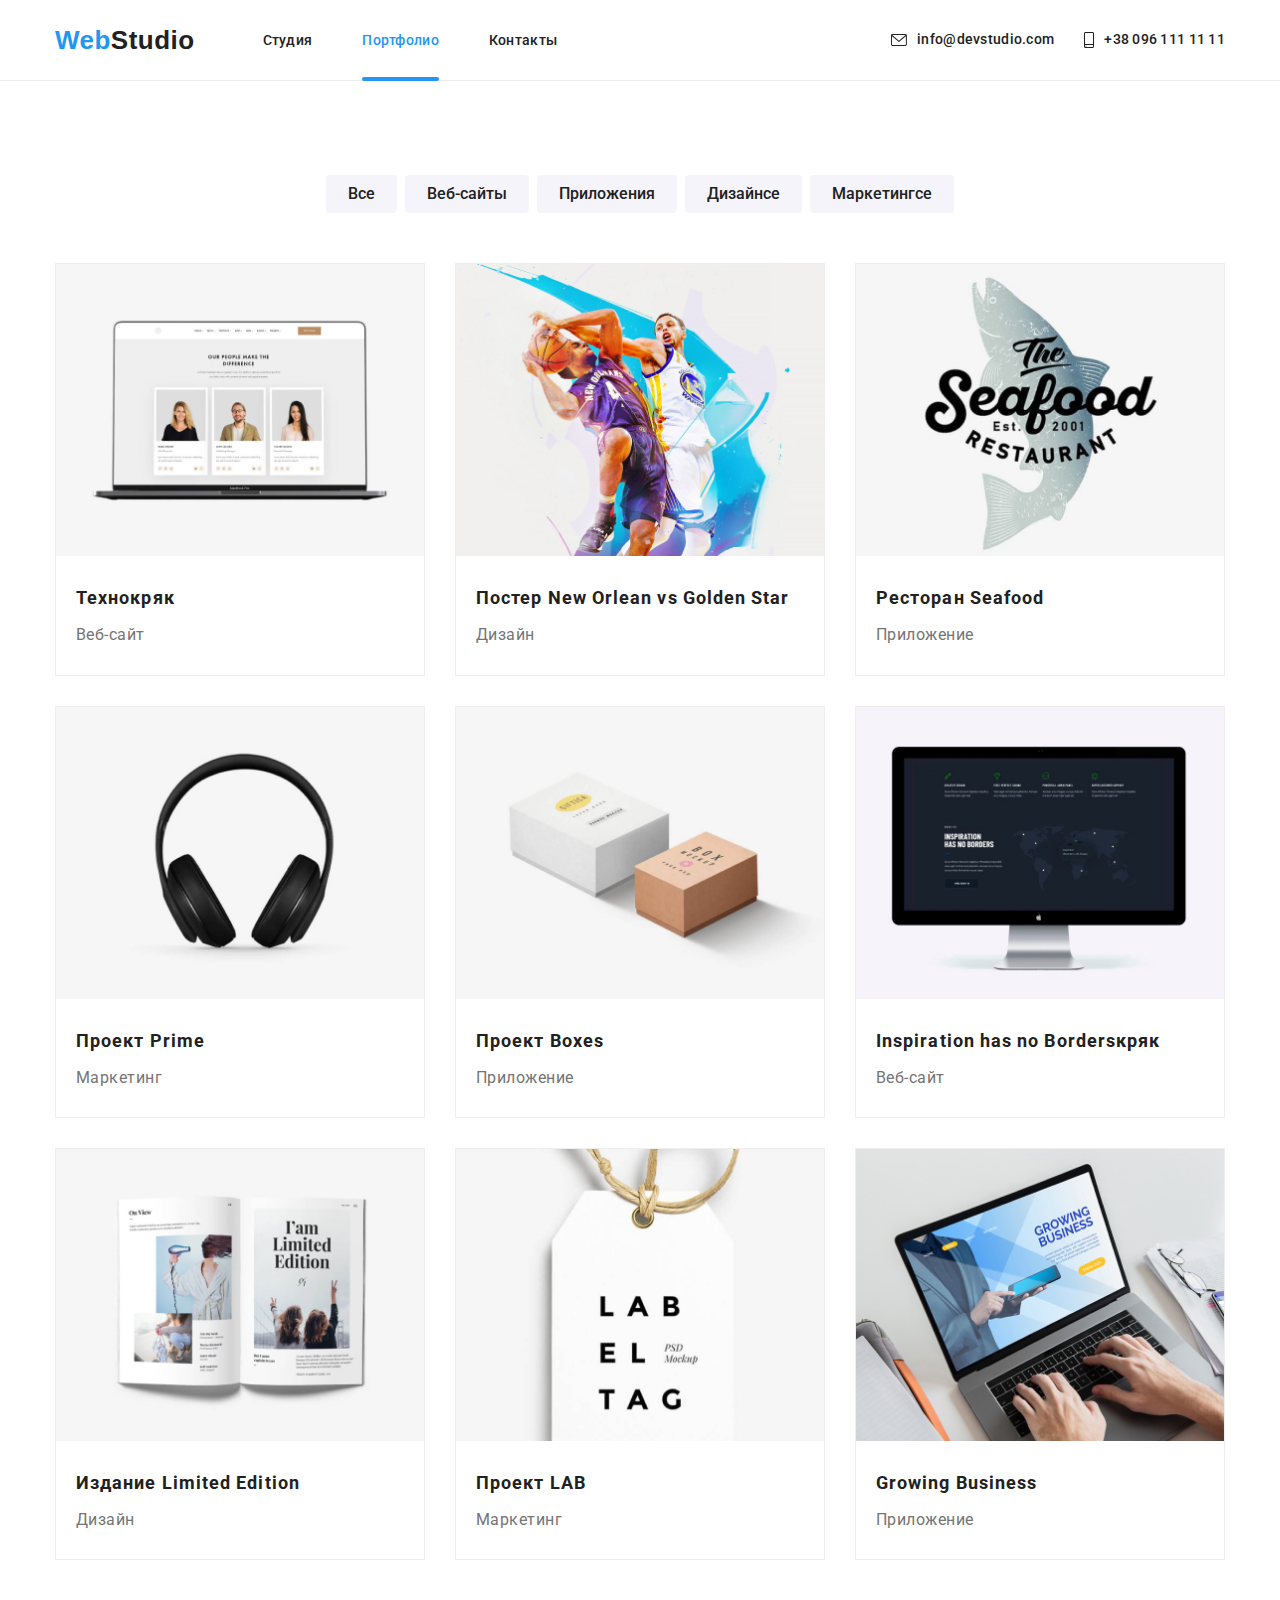
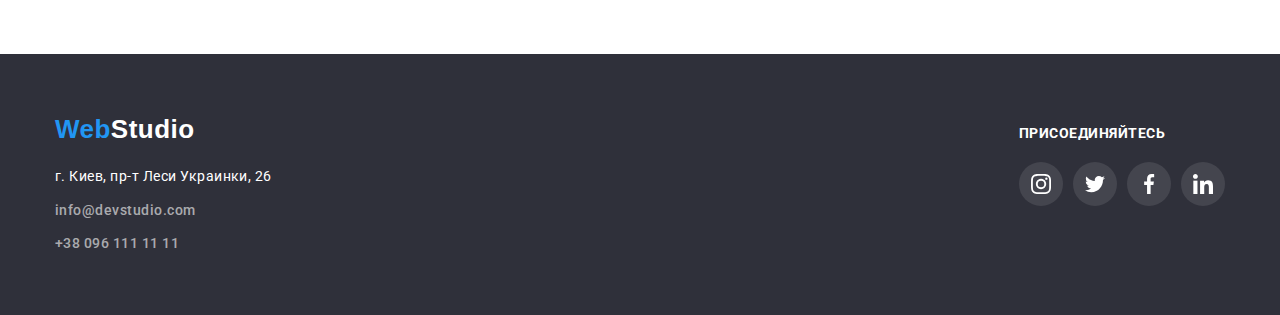
==== portfolio.html @ 739f8b78 "hw-06" ====
<!DOCTYPE html>
<html lang="ru">

<head>
    <meta charset="UTF-8">
    <meta name="viewport" content="width=device-width, initial-scale=1.0">
    <title>Portfolio</title>
    <link rel="preconnect" href="https://fonts.gstatic.com">
    <link href="https://fonts.googleapis.com/css2?family=Roboto:wght@400;700;900&display=swap" rel="stylesheet">
    <link rel="stylesheet" href="https://cdnjs.cloudflare.com/ajax/libs/modern-normalize/1.0.0/modern-normalize.min.css">
    <link rel="stylesheet" href="./css/style.css">
</head>

<body>
    <header class="header">
        <div class="header-container container">
            <nav class="nav">
                <a href="./index.html" class="logo header-logo"><span class="logo-color">Web</span>Studio</a>
                <ul class="menu">
                    <li class="menu-item">
                        <a href="./index.html" class="menu-link">Студия</a>
                    </li>
    
                    <li class="menu-item">
                        <a href="./portfolio.html" class="menu-link current">Портфолио</a>
                    </li>
    
                    <li class="menu-item">
                        <a href="#" class="menu-link">Контакты</a>
                    </li>
                </ul>
    
            </nav>
    
            <ul class="header-contact-list">
                <li class="header-contact-item">
                    <a href="mailto:info@devstudio.com" class="contact header-contact">
                        <svg class="mail-icon icon-contact" width="16" height="12">
                            <use href="./images/icons.svg#mail"></use>
                        </svg>
                        info@devstudio.com
                    </a>
                </li>
            
                <li class="header-contact-item">
                    <a href="tel:+380961111111" class="contact header-contact">
                        <svg class="mail-icon icon-contact" width="10" height="16">
                            <use href="./images/icons.svg#phone"></use>
                        </svg>
                        +38 096 111 11 11
                    </a>
                </li>
            </ul>
        </div>
    </header>
  
    <main>

        <section class="portfolio">
            <div class="portfolio-container container">
                <h1 class="portfolio-title">Наши проэкты</h1>
                <ul class="portfolio-btn-list">
                    <li class="portfolio-btn-item"><button class="portfolio-btn">Все</button></li>
                    <li class="portfolio-btn-item"><button class="portfolio-btn">Веб-сайты</button></li>
                    <li class="portfolio-btn-item"><button class="portfolio-btn">Приложения</button></li>
                    <li class="portfolio-btn-item"><button class="portfolio-btn">Дизайнсе</button></li>
                    <li class="portfolio-btn-item"><button class="portfolio-btn">Маркетингсе</button></li>
                </ul>

                <ul class="project-list">
                    <li class="project-item">
                        <a href="#" class="project-link">
                            <div class="project-box">
                                <img src="./images/technocryk.jpg" alt="Технокряк">
                                <div class="box-overlay">
                                    <p class="box-overlay-text">Технокряк это современная площадка распространения коронавируса. Компании используют эту платформу для цифрового шпионажа и атак на защищённые сервера конкурентов.</p>
                                </div>
                            </div>
                           <div class="project-contect">
                                <h3 class="project-title">Технокряк</h3>
                                <p class="project-text">Веб-сайт</p>
                            </div>
                        </a>
                    </li>

                    <li class="project-item">
                        <a href="#" class="project-link">
                            <div class="project-box">
                                <img src="./images/new-orlean.jpg" alt="Постер New Orlean vs Golden Star">
                                <div class="box-overlay">
                                    <p class="box-overlay-text">Технокряк это современная площадка распространения коронавируса. Компании используют
                                        эту платформу для цифрового шпионажа и атак на защищённые сервера конкурентов.</p>
                                </div>
                            </div>
                            
                            <div class="project-contect">
                                <h3 class="project-title">Постер New Orlean vs Golden Star</h3>
                                <p class="project-text">Дизайн</p>
                            </div>
                        </a>    
                    </li>

                    <li class="project-item">
                        <a href="#" class="project-link">
                            <div class="project-box">
                                <img src="./images/seafood.jpg" alt="Ресторан Seafood">
                                <div class="box-overlay">
                                    <p class="box-overlay-text">Технокряк это современная площадка распространения коронавируса. Компании используют
                                        эту платформу для цифрового шпионажа и атак на защищённые сервера конкурентов.</p>
                                </div>
                            </div>
                            <div class="project-contect">
                                <h3 class="project-title">Ресторан Seafood</h3>
                                <p class="project-text">Приложение</p>
                            </div>
                        </a>    
                    </li>

                    <li class="project-item">
                        <a href="#" class="project-link">
                            <div class="project-box">
                                <img src="./images/prime.jpg" alt="Проект Prime">
                                <div class="box-overlay">
                                    <p class="box-overlay-text">Технокряк это современная площадка распространения коронавируса. Компании используют
                                        эту платформу для цифрового шпионажа и атак на защищённые сервера конкурентов.</p>
                                </div>
                            </div>
                            <div class="project-contect">
                                <h3 class="project-title">Проект Prime</h3>
                                <p class="project-text">Маркетинг</p>
                            </div>
                        </a>    
                    </li>

                    <li class="project-item">
                        <a href="#" class="project-link">
                            <div class="project-box">
                                <img src="./images/boxes.jpg" alt="Проект Boxes">
                                <div class="box-overlay">
                                    <p class="box-overlay-text">Технокряк это современная площадка распространения коронавируса. Компании используют
                                        эту платформу для цифрового шпионажа и атак на защищённые сервера конкурентов.</p>
                                </div>
                            </div>
                            <div class="project-contect">
                                <h3 class="project-title">Проект Boxes</h3>
                                <p class="project-text">Приложение</p>
                            </div>
                        </a>
                    </li>
                    <li class="project-item">
                        <a href="#" class="project-link">
                            <div class="project-box">
                                <img src="./images/inspiration.jpg" alt="Inspiration has no Bordersкряк">
                                <div class="box-overlay">
                                    <p class="box-overlay-text">Технокряк это современная площадка распространения коронавируса. Компании используют
                                        эту платформу для цифрового шпионажа и атак на защищённые сервера конкурентов.</p>
                                </div>
                            </div>
                            <div class="project-contect">
                                <h3 class="project-title">Inspiration has no Bordersкряк</h3>
                                <p class="project-text">Веб-сайт</p>
                            </div>
                        </a>
                    </li>
                    <li class="project-item">
                        <a href="#" class="project-link">
                            <div class="project-box">
                                <img src="./images/limited-edition.jpg" alt="Издание Limited Edition">
                                <div class="box-overlay">
                                    <p class="box-overlay-text">Технокряк это современная площадка распространения коронавируса. Компании используют
                                        эту платформу для цифрового шпионажа и атак на защищённые сервера конкурентов.</p>
                                </div>
                            </div>
                            <div class="project-contect">
                                <h3 class="project-title">Издание Limited Edition</h3>
                                <p class="project-text">Дизайн</p>
                            </div>
                        </a>
                    </li>
                    <li class="project-item">
                        <a href="#" class="project-link">
                            <div class="project-box">
                                <img src="./images/lab.jpg" alt="Проект LAB">
                                <div class="box-overlay">
                                    <p class="box-overlay-text">Технокряк это современная площадка распространения коронавируса. Компании используют
                                        эту платформу для цифрового шпионажа и атак на защищённые сервера конкурентов.</p>
                                </div>
                            </div>
                            <div class="project-contect">
                                <h3 class="project-title">Проект LAB</h3>
                                <p class="project-text">Маркетинг</p>
                            </div>
                        </a>
                    </li>
                    <li class="project-item">
                        <a href="#" class="project-link">
                            <div class="project-box">
                                <img src="./images/growing-business.jpg" alt="Growing Business">
                                <div class="box-overlay">
                                    <p class="box-overlay-text">Технокряк это современная площадка распространения коронавируса. Компании используют
                                        эту платформу для цифрового шпионажа и атак на защищённые сервера конкурентов.</p>
                                </div>
                            </div>
                            <div class="project-contect">
                                <h3 class="project-title">Growing Business</h3>
                                <p class="project-text">Приложение</p>
                            </div>
                        </a>
                    </li>
                </ul>
            </div>
        </section>

    </main>
    
    <footer class="footer">
        <div class="fotter-container container">
            <div class="footer-address">
                <a href="index.html" class="footer-logo logo"><span class="logo-color">Web</span>Studio</a>
                <address>
                    <ul class="footer-list">
                        <li class="footer-item">
                            <a href="https://www.google.com/maps/place/%D0%B1%D1%83%D0%BB%D1%8C%D0%B2%D0%B0%D1%80+%D0%9B%D0%B5%D1%81%D1%96+%D0%A3%D0%BA%D1%80%D0%B0%D1%97%D0%BD%D0%BA%D0%B8,+26,+%D0%9A%D0%B8%D1%97%D0%B2,+02000/@50.4265807,30.5361971,17z/data=!3m1!4b1!4m5!3m4!1s0x40d4cf0e033ecbe9:0x57a4dffefec77da0!8m2!3d50.4265807!4d30.5383858"
                                class="address">г. Киев, пр-т Леси Украинки, 26</a>
                        </li>
                        <li class="footer-item">
                            <a href="mailto:info@devstudio.com" class="footer-contact contact">info@devstudio.com</a>
                        </li>
                        <li class="footer-item">
                            <a href="tel:+380961111111" class="footer-contact contact">+38 096 111 11 11</a>
                        </li>
                    </ul>
                </address>
            </div>
    
            <div class="footer-social-media">
                <h3 class="title-uppercase footer-title">присоединяйтесь</h3>
                <ul class="social-media">
                    <li class="social-media-item">
                        <a href="" class="social-media-link">
                            <svg class="social-media-icon" width="20" height="20">
                                <use href="./images/icons.svg#insta"></use>
                            </svg>
                        </a>
                    </li>
                    <li class="social-media-item">
                        <a href="" class="social-media-link">
                            <svg class="social-media-icon futer-social-media-icon" width="20" height="20">
                                <use href="./images/icons.svg#twitter"></use>
                            </svg>
                        </a>
                    </li>
                    <li class="social-media-item">
                        <a href="" class="social-media-link">
                            <svg class="social-media-icon" width="20" height="20">
                                <use href="./images/icons.svg#fb"></use>
                            </svg>
                        </a>
                    </li>
                    <li class="social-media-item">
                        <a href="" class="social-media-link">
                            <svg class="social-media-icon" width="20" height="20">
                                <use href="./images/icons.svg#linkedin"></use>
                            </svg>
                        </a>
                    </li>
                </ul>
            </div>
        </div>
    </footer>
</body>

</html>
---- css/style.css ----
:root {
  --white-color: #ffffff;
  --black-color: #000000;
  --blue-text: #2196f3;
  --black-text: #212121;
  --grey-text: #757575;
  --grey-light-text: rgba(255, 255, 255, 0.6);
  --grey-background: #2f303a;
  --blue-background: #2196f3;
  --grey-light-background: #f5f4fa;
  --light-btn: #f5f4fa;
  --blue-btn: #2196f3;
  --padding-main-size: 94px;
  --padding-footer-size: 60px;
  --project-list-gap: 30px;
  --project-border-color: #eeeeee;
  --icon-color: #afb1b8;
  --sm-bg-color: rgba(255, 255, 255, 0.1);
  --img-bg-color: rgba(47, 48, 58, 0.8);
  --overlay-bg-color: rgba(33, 150, 243, 0.9);
  --black-color-light: rgba(0, 0, 0, 0.1);
  --duration: 250ms;
  --timing-function: cubic-bezier(0.4, 0, 0.2, 1);
  --border-color-input: rgba(33, 33, 33, 0.2);
  --placeholder-text: rgba(117, 117, 117, 0.5);
  --footer-form-border: rgba(255, 255, 255, 0.3);
  --footer-form-color: rgba(255, 255, 255, 0.6);

}

body {
  font-family: 'Roboto', sans-serif;
  font-style: normal;
  letter-spacing: 0.03em;
}

a {
  text-decoration: none;
}

ul {
  text-decoration: none;
  list-style-type: none;
  padding: 0;
  margin: 0;
}

p,
h1,
h2,
h3,
h4 {
  padding: 0;
  margin: 0;
}

img {
  display: block;
  max-width: 100%;
}

address {
  text-decoration: none;
  font-style: normal;
}

.container {
  width: 1200px;
  margin: 0 auto;
  padding: var(--padding-main-size) 15px;
}

.title {
  font-weight: 700;
  font-size: 36px;
  line-height: 1.17;
  text-align: center;
  color: var(--black-text);
  margin-bottom: 50px;
}

.logo {
  font-family: 'Raleway', sans-serif;
  font-weight: 700;
  font-size: 26px;
  line-height: 1.19;
}

.logo-color {
  color: var(--blue-text);
}

.title-uppercase {
  font-weight: 700;
  font-size: 14px;
  line-height: 1.14;
  text-transform: uppercase;
}

.btn {
  display: block;
  min-width: 200px;
  padding: 10px;
  background-color: var(--blue-btn);
  border: none;
  border-radius: 4px;
  font-weight: 700;
  font-size: 16px;
  line-height: 1.875;
  text-align: center;
  letter-spacing: 0.06em;
  color: var(--white-color);
}

.btn:hover,
.btn:focus {
  outline: none;
}

/* header */

.header-logo {
  color: var(--black-text);
  margin-right: 68px;
}

.menu-link {
  font-weight: 500;
  font-size: 14px;
  color: var(--black-text);
  letter-spacing: 0.02em;
  padding: 32px 0px;

  transition: color var(--duration) var(--timing-function);
}

.menu-link.current {
  position: relative;
  color: var(--blue-text);
}

.menu-link.current::after {
  position: absolute;
  left: 0px;
  bottom: -1px;
  content: '';
  display: inline-block;
  height: 4px;
  width: 100%;
  border-radius: 2px;
  background-color: var(--blue-background);
}

.contact {
  display: flex;
  align-items: center;
  font-weight: 500;
  font-size: 14px;

  transition: color var(--duration) var(--timing-function);
}

.header {
  position: sticky;
  top: 0px;
  background-color: var(--white-color);
  border-bottom: 1px solid #ececec;
  z-index: 1;
}

.header-contact {
  line-height: 1.14;
  letter-spacing: 0.02em;
  color: var(--black-text);
  padding: 32px 0;
}

.menu-link:hover,
.menu-link:focus,
.header-contact:hover,
.header-contact:focus,
.footer-contact:hover,
.footer-contact:focus {
  color: var(--blue-text);
}

.header-container {
  display: flex;
  align-items: center;
  justify-content: space-between;
  padding-top: 0;
  padding-bottom: 0;
}

.nav {
  display: flex;
  align-items: center;
}

.menu {
  display: flex;
}

.menu-item:not(:last-child) {
  margin-right: 50px;
}

.header-contact-item:first-child {
  margin-right: 30px;
}

.header-contact-list {
  display: flex;
}

.mail-icon {
  display: flex;
}

.icon-contact {
  margin-right: 10px;
  fill: currentColor;
}

/* hero */

.hero {
  /* max-width: 1600px;
  padding: 200px 0;
  background-image: linear-gradient(
      to right,
      rgba(47, 48, 58, 0.4),
      rgba(47, 48, 58, 0.4)
    ),
    url(../images/hero-img.jpg); */
  background-repeat: no-repeat;
  background-size: cover;
  background-color: var(--grey-background);
  margin: 0 auto;
}

.hero-container {
  display: flex;
  margin: 0 auto;
  flex-direction: column;
  align-items: center;
  justify-content: center;
  max-width: 1600px;
  padding: 200px 0;
  background-image: linear-gradient(
      to right,
      rgba(47, 48, 58, 0.4),
      rgba(47, 48, 58, 0.4)
    ),
    url(../images/hero-img.jpg);
}

.hero-title {
  max-width: 696px;
  font-weight: 900;
  font-size: 44px;
  line-height: 1.36;
  text-align: center;
  letter-spacing: 0.06em;
  color: #ffffff;
  margin-bottom: 30px;
}

/* .hero-btn {
  
} */

/* feature */

/* .container-feature {
  padding-top: var(--padding-main-size);
  padding-bottom: var(--padding-main-size);
} */

.feature-list {
  display: flex;
  justify-content: space-between;
}

.feature-item {
  width: calc((100% - 90px) / 4);
}

.container-icons {
  display: flex;
  align-items: center;
  justify-content: center;
  width: 100%;
  height: 120px;
  background-color: var(--grey-light-background);
  border-radius: 4px;
  margin-bottom: 30px;
}

.feature-title {
  color: var(--black-text);
  margin-bottom: 10px;
}

.feature-text {
  font-weight: 400;
  font-size: 14px;
  line-height: 1.71;
  color: var(--grey-text);
}

/* activity */

.activity-container {
  padding-top: 0px;
}

.activity-list {
  display: flex;
  justify-content: space-between;
}

.activity-item {
  width: calc((100% - 60px) / 3);
  position: relative;
}

.activity-item-conteiner {
  display: flex;
  align-items: center;
  justify-content: center;
  width: 100%;
  height: 70px;
  background-color: var(--img-bg-color);
  position: absolute;
  bottom: 0;
}

.activity-item-text {
  color: var(--white-color);
}

/* command */

/* .command-container {
  padding-top: var(--padding-main-size);
  padding-bottom: var(--padding-main-size);
} */

.command {
  background-color: var(--grey-light-background);
}

.command-list {
  display: flex;
  justify-content: space-between;
  font-size: 16px;
  line-height: 1.19;
  text-align: center;
}

.command-item {
  background-color: var(--white-color);
  box-shadow: 0px 1px 3px rgba(0, 0, 0, 0.12), 0px 1px 1px rgba(0, 0, 0, 0.14),
    0px 2px 1px rgba(0, 0, 0, 0.2);
  border-radius: 0px 0px 4px 4px;
}

.command-image {
  max-width: 270px;
}

.command-tumb {
  padding: 30px 32px;
}

.command-list-title {
  font-weight: 500;
  color: var(--black-text);
  margin-bottom: 10px;
}

.command-list-text {
  font-weight: 400;
  color: var(--grey-text);
  margin-bottom: 16px;
}

.social-media {
  display: flex;
  justify-content: space-between;
}

.social-media-link {
  display: flex;
  justify-content: center;
  align-items: center;
  width: 44px;
  height: 44px;
  border-radius: 50%;

  transition: color, background-color var(--duration) var(--timing-function);
}

.command .social-media-link {
  /* background-color: red; */
  color: var(--icon-color);
}

.footer .social-media-link {
  background-color: var(--sm-bg-color);
  color: var(--white-color);
}

.social-media-icon {
  justify-content: center;
  align-items: center;
  fill: currentColor;
}

.social-media-link:hover,
.social-media-link:focus {
  background-color: var(--blue-background);
  color: var(--white-color);
}

.client-link {
  display: flex;
  justify-content: center;
  align-items: center;
  width: 170px;
  height: 90px;
  border: 1px solid var(--icon-color);
  border-radius: 4px;
  color: var(--icon-color);

  transition: color var(--duration) var(--timing-function),
    border var(--duration) var(--timing-function);
}

.client-link:hover,
.client-link:focus {
  color: var(--blue-background);
  border-color: var(--blue-background);
}

.client-icon {
  fill: currentColor;
}

.client-list {
  display: flex;
  justify-content: space-between;
}

/* footer */

.fotter-container {
  display: flex;
  justify-content: space-between;
  padding-top: var(--padding-footer-size);
  padding-bottom: var(--padding-footer-size);
}

.footer {
  background-color: var(--grey-background);
}

/* .footer-address {
  margin-right: 80px;
} */

.footer-logo {
  display: block;
  color: var(--white-color);
  margin-bottom: 20px;
}

.footer-item:not(:last-child) {
  margin-bottom: 9px;
}

.footer-contact {
  line-height: 24px;
  color: var(--grey-light-text);
}

.address {
  font-weight: 400;
  font-size: 14px;
  line-height: 1.71;
  color: var(--white-color);
}

.footer-social-media {
  min-width: 206px;
  /* margin-right: 93px; */
}

.footer-title {
  color: var(--white-color);
  margin-bottom: 20px;
  padding-top: 12px;
}

.footer-form {
  display: flex;
  align-items: flex-end;
}

.footer-form-container {
  margin-right: 12px;
}

.footer-input {
  padding: 15px 16px;
  width: 358px;
  border: 1px solid var(--footer-form-border);
  border-radius: 4px;
  background-color: transparent;
  font-weight: 400;
  font-size: 16px;
  line-height: 1.25;
  color: var(--footer-form-color);
  transition: border-color var(--duration) var(--timing-function);;
}

.footer-input:hover,
.footer-input:focus {
  outline: none;
  border-color: var(--blue-background);
}

.submit-icon {
  fill: currentColor;
}

.footer-form__btn {
  display: flex;
  align-items: center;
  justify-content: center;

}

.footer-form__btn span {
  margin-right: 10px;
}

/* portolio  */

/* main */

.portfolio-title {
  position: absolute;
  white-space: nowrap;
  clip-path: inset(100%);
  clip: rect(0 0 0 0);
  overflow: hidden;
}

.portfolio-btn-list {
  display: flex;
  justify-content: center;
  margin-bottom: 50px;
}

.portfolio-btn-item:not(:last-child) {
  margin-right: 8px;
}

.portfolio-btn {
  background-color: var(--grey-light-background);
  border: none;
  font-weight: 500;
  font-size: 16px;
  line-height: 1.63;
  text-align: center;
  color: var(--black-text);
  padding: 6px 22px;
  border-radius: 4px;

  transition: color, background-color var(--duration) var(--timing-function);
}

.portfolio-btn:hover,
.portfolio-btn:focus {
  background-color: var(--blue-btn);
  color: var(--white-color);
  box-shadow: 0px 3px 1px rgba(0, 0, 0, 0.1), 0px 1px 2px rgba(0, 0, 0, 0.08),
    0px 2px 2px rgba(0, 0, 0, 0.12);
}

.project-list {
  display: flex;
  flex-wrap: wrap;
  margin-top: calc(-1 * var(--project-list-gap));
  margin-left: calc(-1 * var(--project-list-gap));
}

.project-item {
  flex-basis: calc(100% / 3 - var(--project-list-gap));
  margin-top: var(--project-list-gap);
  margin-left: var(--project-list-gap);
  border: 1px solid var(--project-border-color);
}

.project-link:hover,
.project-link:focus {
  box-shadow: 0px 1px 1px rgba(0, 0, 0, 0.12), 0px 4px 4px rgba(0, 0, 0, 0.06),
    1px 4px 6px rgba(0, 0, 0, 0.16);
}

.project-link:hover .box-overlay,
.project-link:focus .box-overlay {
  transform: translatey(0);
}

.project-link {
  display: block;
}

.project-box {
  position: relative;
  overflow: hidden;
}

.box-overlay {
  display: flex;
  align-items: center;
  padding: 24px;
  position: absolute;
  top: 0;
  left: 0;
  width: 100%;
  height: 100%;
  background-color: var(--overlay-bg-color);
  transform: translatey(101%);
  transition: transform var(--duration) var(--timing-function);
  overflow: auto;
}

.box-overlay-text {
  font-weight: 400;
  font-size: 18px;
  line-height: 1.56;
  letter-spacing: 0.03em;
  color: var(--white-color);
}

.project-contect {
  padding: 24px 20px;
}

.project-title {
  font-weight: 700;
  font-size: 18px;
  line-height: 2;
  letter-spacing: 0.06em;
  color: var(--black-text);
  margin-bottom: 4px;
}

.project-text {
  font-weight: 400;
  font-size: 16px;
  line-height: 1.88;
  color: var(--grey-text);
}

.backdrop {
  position: fixed;
  top: 0;
  left: 0;
  width: 100%;
  height: 100%;

  background-image: linear-gradient(
    to right,
    var(--black-color-light),
    var(--black-color-light)
  );
  z-index: 2;

  transition: opacity var(--duration) var(--timing-function),
    visibility var(--duration) var(--timing-function);
}

.backdrop.is-hidden {
  visibility: hidden;
  opacity: 0;
  pointer-events: none;
}

.modal {
  position: absolute;
  top: 50%;
  left: 50%;
  min-width: 528px;
  /* min-height: 581px; */
  background-color: var(--white-color);
  padding: 40px;
  transform: translate(-50%, -50%);
  transition: transform var(--duration) var(--timing-function);
}

.modal-btn {
  position: absolute;
  top: 8px;
  right: 8px;
  width: 30px;
  height: 30px;
  background-color: var(--white-color);
  color: var(--black-color);
  border-radius: 50%;
  border: 1px solid var(--black-color-light);
}

.modal-btn:hover,
.modal-btn:focus {
  color: var(--blue-btn);
}

.icon-btn-close {
  position: absolute;
  top: 50%;
  left: 50%;
  transform: translate(-50%, -50%);
  fill: currentColor;
}

.modal-btn:hover,
.modal-btn:focus {
  outline: none;
}

.modal-text {
  font-weight: 700;
  font-size: 20px;
  line-height: 1.15;
  text-align: center;
  color: var(--black-text);
  margin-bottom: 12px;
}


/* .label-input {} */

.label {
  margin-bottom: 4px;
}


.modal__form {
  display: flex;
  flex-direction: column;
  font-size: 12px;
  line-height: 1.167;
  letter-spacing: 0.01em;
  color: var(--grey-text);
}

.input.comment {
  padding: 12px 16px;
  margin-bottom: 20px;
  resize: none;
}

.comment::placeholder {
  font-family: inherit;
  color: var(--placeholder-text);
  font-size: 14px;
  line-height: 1.16;
}

.checkbox-wrapper {
  display: flex;
  align-items: center;
  justify-content: center;
  font-size: 14px;
  line-height: 1.414;
  color: var(--grey-text);
  margin-bottom: 30px;
}

.checkbox-label {
  display: flex;
  align-items: center;
}

.input {
  width: 100%;
  font-family: inherit;
  padding: 12px 12px 12px 42px;
  border: 1px solid var(--border-color-input);
  border-radius: 4px;
  transition: border-color var(--duration) var(--timing-function);
}

.input:hover ,
.input:focus {
  border-color: var(--blue-background);
  outline: none;
}

.input:hover + .icon,
.input:focus + .icon{
  fill: var(--blue-background);
}

.checkbox-text {
  margin-left: 9px;
}

.checkbox-link {
  color: var(--blue-text);
  text-decoration: underline;
}

.checkbox {
  /* appearance: none; */
  position: absolute;
  clip: rect(0 0 0 0);
  overflow: hidden;
}

.check-icon {
  margin-right: 0;
  justify-content: center;
  display: inline-block;  
  border: 2px solid var(--black-text);
  border-radius: 2px;
  /* box-shadow: 0px 4px 4px rgba(0, 0, 0, 0.25); */
}

.check-icon use {
  display: none;  
}

.checkbox:checked ~ .check-icon use {
  display: block;
}


.checkbox:checked + .check-icon {
  border: none;
  background-size: contain;
  background-origin: border-box;
  background-color: var(--blue-text);
  box-shadow: none;
  
}

.form__btn {
  margin: 0 auto;
}

.box-wrapper {
  position: relative;
  margin-bottom: 10px;
}

.modal__form .icon {
  position: absolute;
  left: 15px;
  top: 50%;
  transform: translate(0, -50%);
  transition: fill var(--duration) var(--timing-function);

}
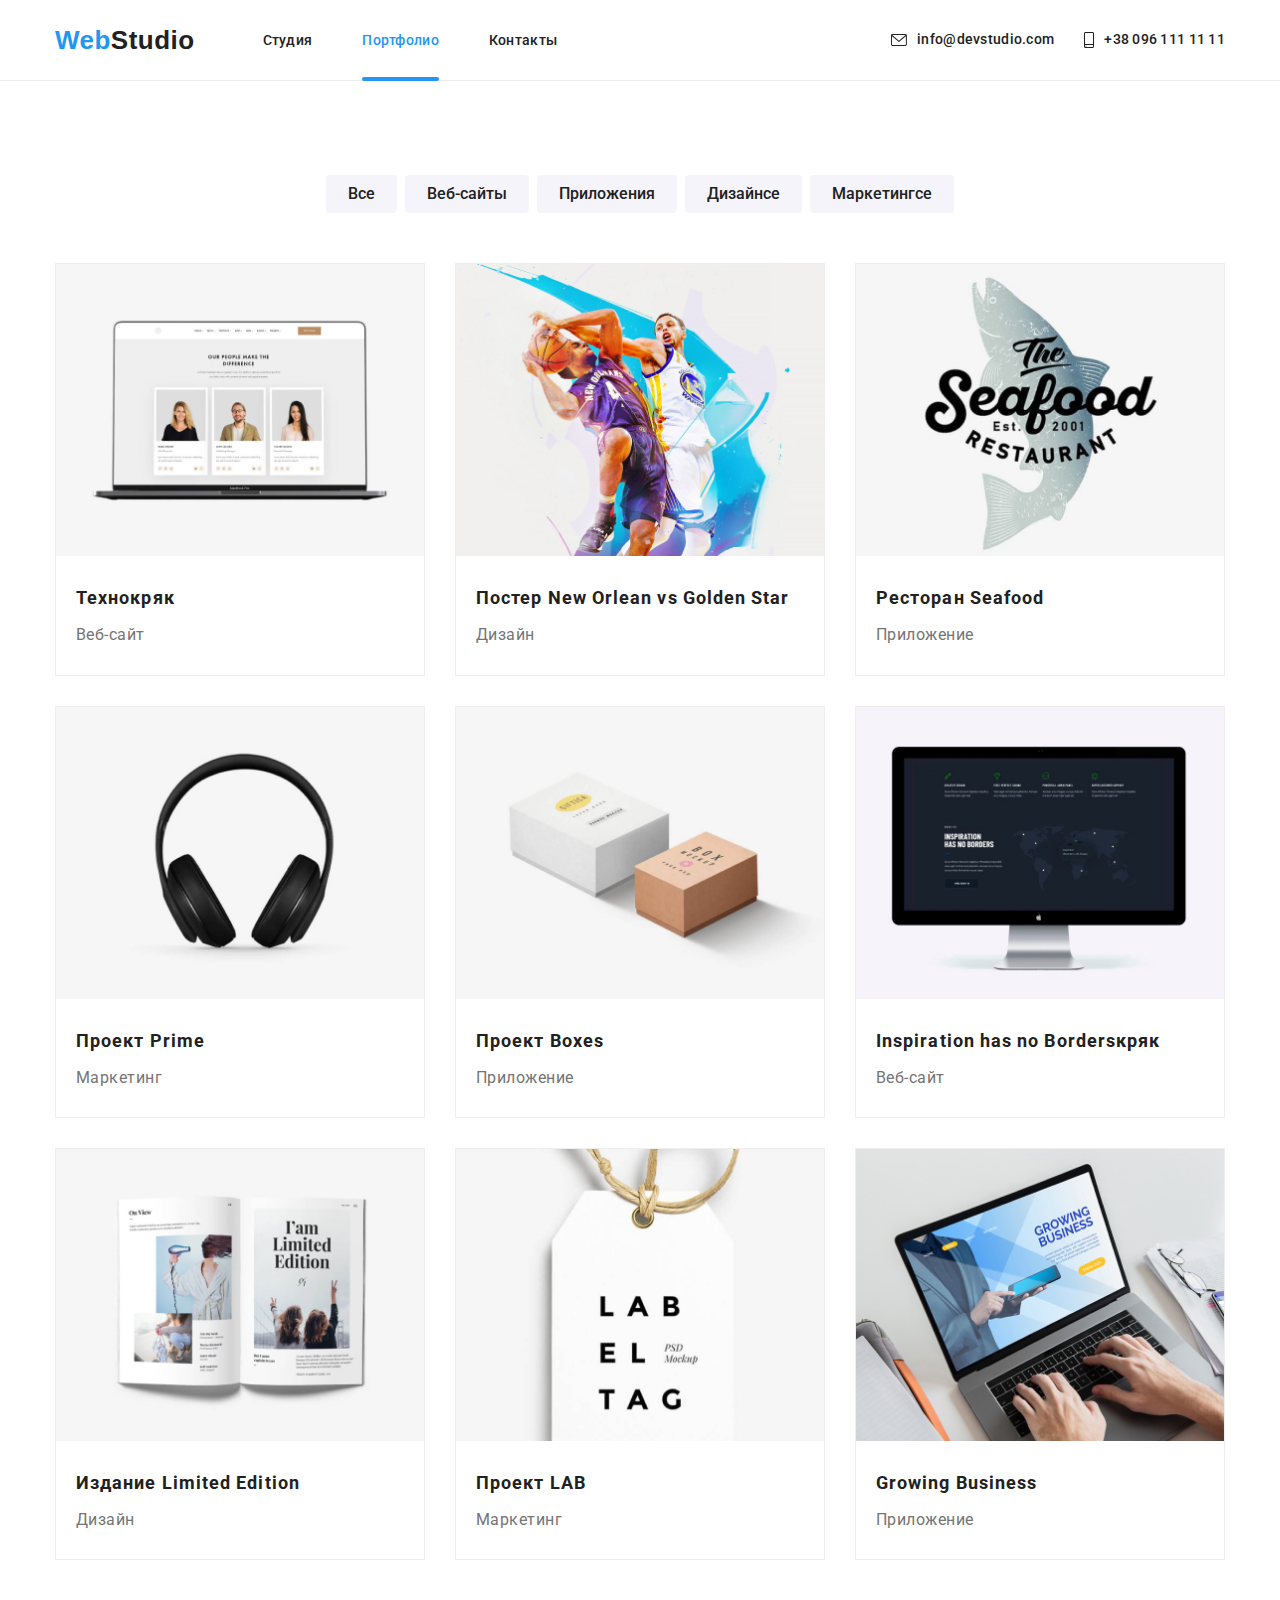
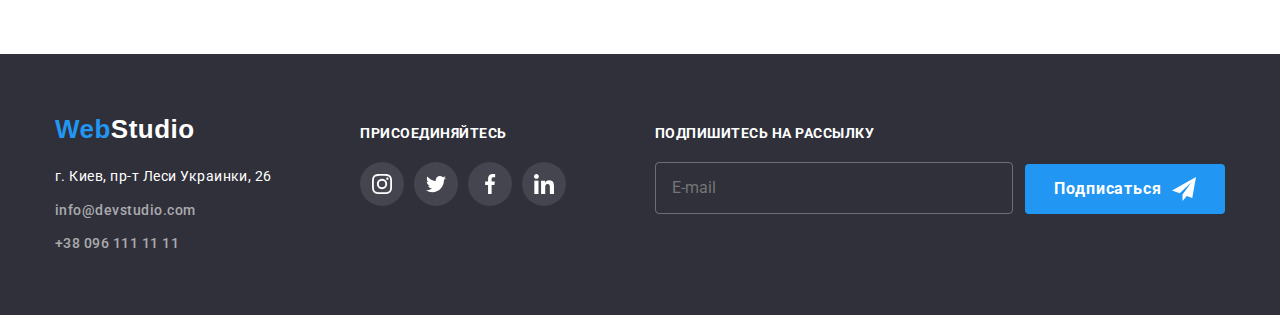
==== commit 7c182413: "portfolio footer" ====
--- a/portfolio.html
+++ b/portfolio.html
@@ -245,7 +245,7 @@
                     </li>
                     <li class="social-media-item">
                         <a href="" class="social-media-link">
-                            <svg class="social-media-icon futer-social-media-icon" width="20" height="20">
+                            <svg class="social-media-icon" width="20" height="20">
                                 <use href="./images/icons.svg#twitter"></use>
                             </svg>
                         </a>
@@ -265,6 +265,26 @@
                         </a>
                     </li>
                 </ul>
+            </div>
+    
+            <div class="footer-form-wrapper">
+                <form class="footer-form">
+                    <div class="footer-form-container">
+                        <h3 class="title-uppercase footer-title">Подпишитесь на рассылку</h3>
+                        <label class="footer-label">
+                            <input type="email" name="subscribe" placeholder="E-mail" class="footer-input" />
+                        </label>
+                    </div>
+    
+                    <button type="submit" class="btn footer-form__btn">
+                        <span>Подписаться</span>
+                        <svg class="submit-icon" width="24" height="24">
+                            <use href="./images/icons.svg#send"></use>
+                        </svg>
+                    </button>
+    
+                </form>
+    
             </div>
         </div>
     </footer>
